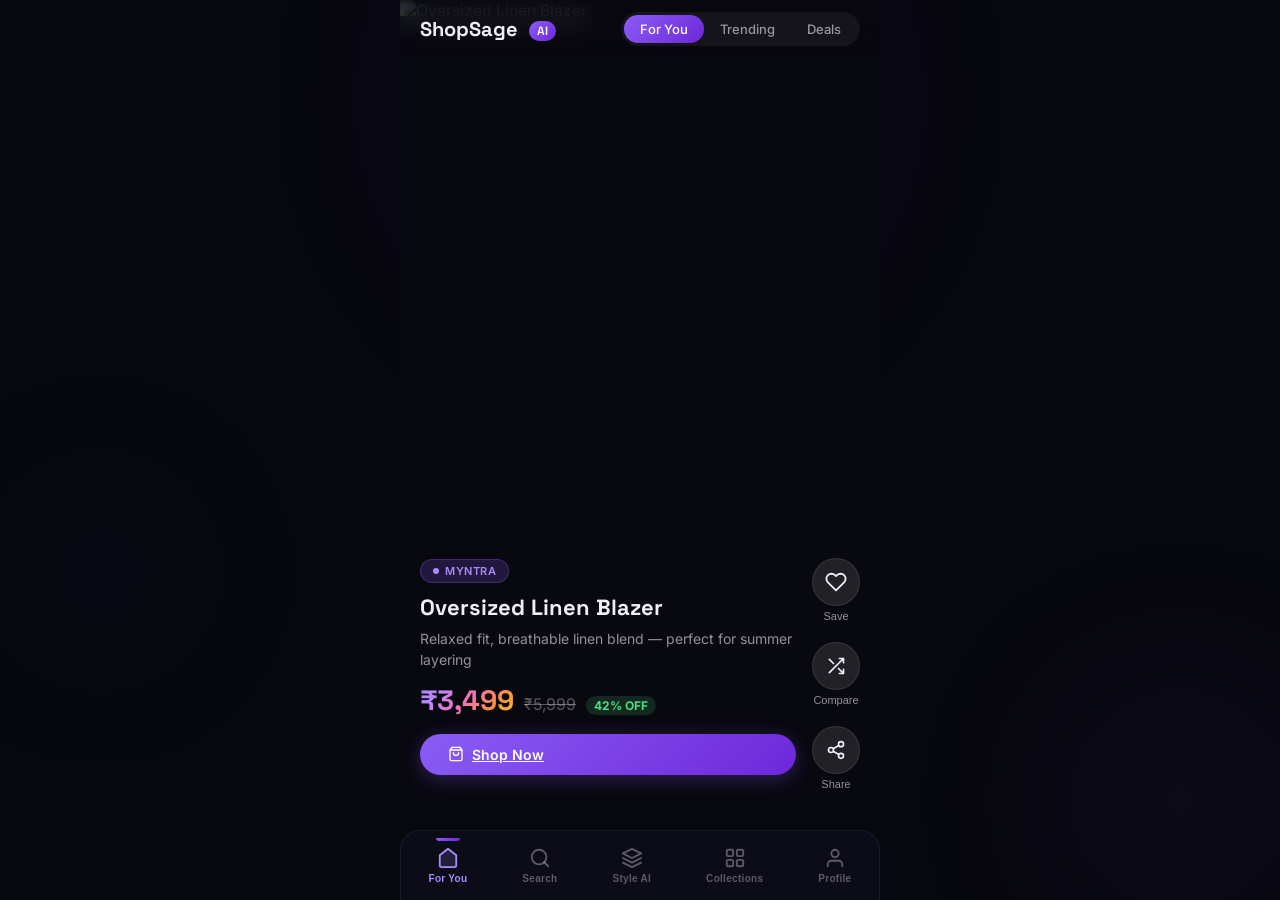
==== templates/feed.html @ 92060722 "feat(feed): add TikTok-style For You discovery feed with bottom navigation" ====
<!DOCTYPE html>
<html lang="en">
<head>
    <meta charset="UTF-8">
    <meta name="viewport" content="width=device-width, initial-scale=1.0, viewport-fit=cover">
    <meta name="description" content="ShopSage AI — Discover your perfect style with AI-powered product discovery">
    <title>For You — ShopSage AI</title>
    <link rel="preconnect" href="https://fonts.googleapis.com">
    <link rel="preconnect" href="https://fonts.gstatic.com" crossorigin>
    <link href="https://fonts.googleapis.com/css2?family=Inter:wght@300;400;500;600;700;800;900&family=Space+Grotesk:wght@400;500;600;700&display=swap" rel="stylesheet">
    <link rel="stylesheet" href="/static/css/style.css">
    <link rel="stylesheet" href="/static/css/feed.css">
</head>
<body>
    <!-- ═══ Ambient Background ═══ -->
    <div class="ambient-bg" aria-hidden="true">
        <div class="ambient-orb orb-1"></div>
        <div class="ambient-orb orb-2"></div>
        <div class="ambient-orb orb-3"></div>
    </div>

    <!-- ═══ Feed Header ═══ -->
    <header class="feed-header">
        <div class="feed-header-title">
            ShopSage <span class="ai-badge">AI</span>
        </div>
        <div class="feed-tabs">
            <button class="feed-tab active" data-filter="foryou">For You</button>
            <button class="feed-tab" data-filter="trending">Trending</button>
            <button class="feed-tab" data-filter="deals">Deals</button>
        </div>
    </header>

    <!-- ═══ Feed Container ═══ -->
    <div id="feed-container" class="feed-container" role="feed" aria-label="Product discovery feed">
        <!-- Cards injected by feed.js -->
    </div>

    <!-- ═══ Bottom Navigation ═══ -->
    <nav class="bottom-nav" aria-label="Main navigation">
        <button class="nav-item active" data-nav="feed" aria-label="For You feed">
            <svg viewBox="0 0 24 24" fill="none">
                <path d="M3 9l9-7 9 7v11a2 2 0 01-2 2H5a2 2 0 01-2-2z" stroke="currentColor" stroke-width="2" stroke-linecap="round" stroke-linejoin="round" fill="currentColor" fill-opacity="0.15"/>
            </svg>
            <span class="nav-label">For You</span>
        </button>
        <button class="nav-item" data-nav="search" aria-label="Search products">
            <svg viewBox="0 0 24 24" fill="none">
                <circle cx="11" cy="11" r="8" stroke="currentColor" stroke-width="2"/>
                <path d="M21 21l-4.35-4.35" stroke="currentColor" stroke-width="2" stroke-linecap="round"/>
            </svg>
            <span class="nav-label">Search</span>
        </button>
        <button class="nav-item" data-nav="style" aria-label="AI Style advisor">
            <svg viewBox="0 0 24 24" fill="none">
                <path d="M12 2L2 7l10 5 10-5-10-5zM2 17l10 5 10-5M2 12l10 5 10-5" stroke="currentColor" stroke-width="2" stroke-linecap="round" stroke-linejoin="round"/>
            </svg>
            <span class="nav-label">Style AI</span>
        </button>
        <button class="nav-item" data-nav="collections" aria-label="Your collections">
            <svg viewBox="0 0 24 24" fill="none">
                <rect x="3" y="3" width="7" height="7" rx="1.5" stroke="currentColor" stroke-width="2"/>
                <rect x="14" y="3" width="7" height="7" rx="1.5" stroke="currentColor" stroke-width="2"/>
                <rect x="3" y="14" width="7" height="7" rx="1.5" stroke="currentColor" stroke-width="2"/>
                <rect x="14" y="14" width="7" height="7" rx="1.5" stroke="currentColor" stroke-width="2"/>
            </svg>
            <span class="nav-label">Collections</span>
        </button>
        <button class="nav-item" data-nav="profile" aria-label="Your profile">
            <svg viewBox="0 0 24 24" fill="none">
                <path d="M20 21v-2a4 4 0 00-4-4H8a4 4 0 00-4 4v2" stroke="currentColor" stroke-width="2" stroke-linecap="round" stroke-linejoin="round"/>
                <circle cx="12" cy="7" r="4" stroke="currentColor" stroke-width="2"/>
            </svg>
            <span class="nav-label">Profile</span>
        </button>
    </nav>

    <script src="/static/js/feed.js"></script>
</body>
</html>
---- static/css/style.css ----
/* ═══════════════════════════════════════════════════════════════
   ShopSage AI — Premium Dark Theme with Glassmorphism
   ═══════════════════════════════════════════════════════════════ */

/* ─── Design System Tokens ──────────────────────────────────── */
:root {
    --bg-deep: #08080f;
    --bg-dark: #0d0d1a;
    --bg-card: rgba(18, 18, 35, 0.65);
    --bg-card-solid: #121223;
    --bg-glass: rgba(255, 255, 255, 0.03);
    --bg-glass-hover: rgba(255, 255, 255, 0.06);
    --border-glass: rgba(255, 255, 255, 0.06);
    --border-glow: rgba(139, 92, 246, 0.3);
    --text-primary: #f0eef6;
    --text-secondary: rgba(240, 238, 246, 0.6);
    --text-muted: rgba(240, 238, 246, 0.35);
    --purple-400: #a78bfa;
    --purple-500: #8b5cf6;
    --purple-600: #7c3aed;
    --purple-700: #6d28d9;
    --purple-glow: rgba(139, 92, 246, 0.15);
    --orange-400: #fb923c;
    --gold-400: #fbbf24;
    --teal-400: #2dd4bf;
    --pink-400: #f472b6;
    --green-400: #4ade80;
    --gradient-title: linear-gradient(135deg, #a78bfa 0%, #c084fc 25%, #f472b6 50%, #fb923c 75%, #fbbf24 100%);
    --gradient-user: linear-gradient(135deg, #7c3aed, #6d28d9);
    --gradient-send: linear-gradient(135deg, #8b5cf6, #6d28d9);
    --font-main: 'Inter', -apple-system, BlinkMacSystemFont, sans-serif;
    --font-display: 'Space Grotesk', 'Inter', sans-serif;
    --radius-sm: 10px;
    --radius-md: 16px;
    --radius-lg: 22px;
    --radius-xl: 28px;
    --radius-full: 9999px;
    --ease-out: cubic-bezier(0.16, 1, 0.3, 1);
    --ease-spring: cubic-bezier(0.34, 1.56, 0.64, 1);
    --transition-fast: 0.2s cubic-bezier(0.4, 0, 0.2, 1);
    --transition-smooth: 0.4s var(--ease-out);
}

/* ─── Reset & Base ──────────────────────────────────────────── */
*, *::before, *::after { margin: 0; padding: 0; box-sizing: border-box; }
html, body { height: 100%; overflow: hidden; }
body {
    font-family: var(--font-main);
    background: var(--bg-deep);
    color: var(--text-primary);
    -webkit-font-smoothing: antialiased;
    -moz-osx-font-smoothing: grayscale;
}

/* ─── Ambient Background ────────────────────────────────────── */
.ambient-bg { position: fixed; inset: 0; z-index: 0; overflow: hidden; pointer-events: none; }
.ambient-orb { position: absolute; border-radius: 50%; filter: blur(100px); opacity: 0.4; will-change: transform; }
.orb-1 { width: 600px; height: 600px; background: radial-gradient(circle, rgba(124, 58, 237, 0.3), transparent 70%); top: -200px; left: 50%; transform: translateX(-50%); animation: orbFloat1 20s ease-in-out infinite; }
.orb-2 { width: 400px; height: 400px; background: radial-gradient(circle, rgba(139, 92, 246, 0.2), transparent 70%); bottom: -100px; right: -100px; animation: orbFloat2 25s ease-in-out infinite; }
.orb-3 { width: 300px; height: 300px; background: radial-gradient(circle, rgba(99, 102, 241, 0.15), transparent 70%); bottom: 20%; left: -50px; animation: orbFloat3 18s ease-in-out infinite; }
@keyframes orbFloat1 { 0%, 100% { transform: translateX(-50%) translateY(0); } 50% { transform: translateX(-50%) translateY(40px); } }
@keyframes orbFloat2 { 0%, 100% { transform: translateY(0) rotate(0deg); } 50% { transform: translateY(-60px) rotate(20deg); } }
@keyframes orbFloat3 { 0%, 100% { transform: translateY(0); } 50% { transform: translateY(30px); } }

/* ─── Welcome Screen ────────────────────────────────────────── */
.welcome-screen { position: relative; z-index: 1; height: 100vh; display: flex; flex-direction: column; align-items: center; justify-content: center; padding: 20px; transition: opacity 0.6s ease, transform 0.6s ease; }
.welcome-screen.fade-out { opacity: 0; transform: scale(0.95) translateY(-20px); pointer-events: none; }

/* ─── Revolving Glass Sphere ────────────────────────────────── */
.sphere-container { position: relative; width: 200px; height: 200px; margin-bottom: 36px; perspective: 800px; }
.sphere-glow { position: absolute; inset: -30px; border-radius: 50%; background: radial-gradient(circle, rgba(139, 92, 246, 0.25), rgba(99, 102, 241, 0.1) 40%, transparent 70%); animation: spherePulse 4s ease-in-out infinite; }
.sphere { position: relative; width: 100%; height: 100%; border-radius: 50%; animation: sphereRotate 8s linear infinite; transform-style: preserve-3d; }
.sphere-inner { position: absolute; inset: 0; border-radius: 50%; overflow: hidden; background: radial-gradient(ellipse at 30% 25%, rgba(200, 180, 255, 0.5) 0%, rgba(120, 100, 220, 0.4) 20%, rgba(80, 60, 180, 0.5) 40%, rgba(40, 30, 120, 0.6) 60%, rgba(20, 15, 80, 0.8) 100%); box-shadow: inset -20px -20px 40px rgba(0, 0, 0, 0.4), inset 10px 10px 30px rgba(180, 160, 255, 0.2), 0 0 60px rgba(139, 92, 246, 0.2), 0 0 120px rgba(139, 92, 246, 0.1); border: 1px solid rgba(255, 255, 255, 0.1); }
.sphere-layer { position: absolute; border-radius: 50%; border: 1px solid rgba(255, 255, 255, 0.08); }
.layer-1 { inset: 15%; background: radial-gradient(ellipse at 60% 30%, rgba(180, 160, 255, 0.3), transparent 70%); animation: layerSwirl1 6s ease-in-out infinite; }
.layer-2 { inset: 25%; background: radial-gradient(ellipse at 40% 70%, rgba(100, 140, 255, 0.25), transparent 60%); animation: layerSwirl2 8s ease-in-out infinite reverse; }
.layer-3 { inset: 10%; background: radial-gradient(ellipse at 70% 50%, rgba(200, 150, 255, 0.15), transparent 50%); animation: layerSwirl3 10s ease-in-out infinite; }
.sphere-highlight { position: absolute; top: 10%; left: 15%; width: 35%; height: 25%; border-radius: 50%; background: radial-gradient(ellipse, rgba(255, 255, 255, 0.35), rgba(255, 255, 255, 0.1) 50%, transparent 70%); transform: rotate(-30deg); filter: blur(2px); }
.sphere-shadow { position: absolute; bottom: -20px; left: 50%; transform: translateX(-50%); width: 120px; height: 20px; border-radius: 50%; background: radial-gradient(ellipse, rgba(139, 92, 246, 0.2), transparent 70%); animation: shadowPulse 4s ease-in-out infinite; }
@keyframes sphereRotate { 0% { transform: rotateY(0deg) rotateX(5deg); } 100% { transform: rotateY(360deg) rotateX(5deg); } }
@keyframes spherePulse { 0%, 100% { opacity: 0.6; transform: scale(1); } 50% { opacity: 1; transform: scale(1.08); } }
@keyframes shadowPulse { 0%, 100% { opacity: 0.5; transform: translateX(-50%) scaleX(1); } 50% { opacity: 0.8; transform: translateX(-50%) scaleX(1.1); } }
@keyframes layerSwirl1 { 0%, 100% { transform: rotate(0deg) scale(1); } 50% { transform: rotate(30deg) scale(1.1); } }
@keyframes layerSwirl2 { 0%, 100% { transform: rotate(0deg) translateX(0); } 50% { transform: rotate(-20deg) translateX(5px); } }
@keyframes layerSwirl3 { 0%, 100% { transform: rotate(0deg); opacity: 0.6; } 50% { transform: rotate(15deg); opacity: 1; } }

/* ─── Welcome Text ──────────────────────────────────────────── */
.welcome-subtitle { font-size: 0.95rem; font-weight: 400; color: var(--text-secondary); margin-bottom: 10px; letter-spacing: 0.5px; animation: fadeInUp 0.8s ease 0.2s both; }
.welcome-title { font-family: var(--font-display); font-size: clamp(1.8rem, 4vw, 2.8rem); font-weight: 700; background: var(--gradient-title); -webkit-background-clip: text; -webkit-text-fill-color: transparent; background-clip: text; margin-bottom: 28px; text-align: center; animation: fadeInUp 0.8s ease 0.4s both; }

/* ─── Suggestion Chips ──────────────────────────────────────── */
.suggestion-chips { display: flex; gap: 10px; flex-wrap: wrap; justify-content: center; margin-bottom: 32px; animation: fadeInUp 0.8s ease 0.5s both; }
.chip { padding: 8px 18px; border-radius: var(--radius-full); border: 1px solid var(--border-glass); background: var(--bg-glass); color: var(--text-secondary); font-family: var(--font-main); font-size: 0.82rem; font-weight: 500; cursor: pointer; transition: all var(--transition-fast); backdrop-filter: blur(10px); }
.chip:hover { background: var(--bg-glass-hover); border-color: var(--border-glow); color: var(--text-primary); transform: translateY(-2px); box-shadow: 0 4px 20px var(--purple-glow); }

/* ─── Welcome Input ─────────────────────────────────────────── */
.welcome-input-wrapper { position: relative; width: min(560px, 90vw); animation: fadeInUp 0.8s ease 0.6s both; }
.welcome-input-glow { position: absolute; inset: -1px; border-radius: var(--radius-full); background: linear-gradient(135deg, rgba(139, 92, 246, 0.15), rgba(99, 102, 241, 0.1), rgba(139, 92, 246, 0.15)); opacity: 0; transition: opacity 0.3s; z-index: 0; }
.welcome-input-wrapper:focus-within .welcome-input-glow { opacity: 1; }
.welcome-input { position: relative; z-index: 1; width: 100%; padding: 18px 60px 18px 28px; border-radius: var(--radius-full); border: 1px solid rgba(255, 255, 255, 0.08); background: rgba(20, 20, 40, 0.6); backdrop-filter: blur(20px); color: var(--text-primary); font-family: var(--font-main); font-size: 1rem; font-weight: 400; outline: none; transition: all var(--transition-fast); }
.welcome-input::placeholder { color: var(--text-muted); }
.welcome-input:focus { border-color: rgba(139, 92, 246, 0.3); background: rgba(20, 20, 40, 0.8); }
.welcome-send-btn { position: absolute; z-index: 2; right: 6px; top: 50%; transform: translateY(-50%); width: 44px; height: 44px; border-radius: 50%; border: none; background: var(--gradient-send); color: white; cursor: pointer; display: flex; align-items: center; justify-content: center; transition: all var(--transition-fast); }
.welcome-send-btn:hover { transform: translateY(-50%) scale(1.1); box-shadow: 0 4px 20px rgba(139, 92, 246, 0.4); }
.welcome-send-btn:active { transform: translateY(-50%) scale(0.95); }
.welcome-footer { margin-top: 24px; font-size: 0.72rem; color: var(--text-muted); animation: fadeInUp 0.8s ease 0.8s both; }
.powered-accent { color: var(--purple-400); font-weight: 500; }

/* ─── Chat Screen ───────────────────────────────────────────── */
.chat-screen { position: relative; z-index: 1; height: 100vh; display: flex; flex-direction: column; max-width: 860px; margin: 0 auto; }
.chat-screen.hidden { display: none; }
.chat-screen.visible { display: flex; animation: chatSlideIn 0.5s var(--ease-out); }
@keyframes chatSlideIn { from { opacity: 0; transform: translateY(30px); } to { opacity: 1; transform: translateY(0); } }

/* ─── Chat Header ───────────────────────────────────────────── */
.chat-header { display: flex; align-items: center; gap: 14px; padding: 14px 20px; background: rgba(13, 13, 26, 0.8); backdrop-filter: blur(30px); border-bottom: 1px solid var(--border-glass); flex-shrink: 0; }
.back-btn, .action-btn { width: 38px; height: 38px; border-radius: var(--radius-sm); border: 1px solid var(--border-glass); background: var(--bg-glass); color: var(--text-secondary); cursor: pointer; display: flex; align-items: center; justify-content: center; transition: all var(--transition-fast); }
.back-btn:hover, .action-btn:hover { background: var(--bg-glass-hover); color: var(--text-primary); border-color: var(--border-glow); }
.header-center { flex: 1; display: flex; align-items: center; gap: 12px; }
.header-avatar { width: 38px; height: 38px; border-radius: var(--radius-sm); background: linear-gradient(135deg, rgba(139, 92, 246, 0.2), rgba(99, 102, 241, 0.15)); border: 1px solid rgba(139, 92, 246, 0.2); display: flex; align-items: center; justify-content: center; overflow: hidden; }
.avatar-sphere-mini { width: 22px; height: 22px; border-radius: 50%; background: radial-gradient(ellipse at 30% 30%, rgba(200, 180, 255, 0.6), rgba(100, 80, 200, 0.5) 50%, rgba(60, 40, 150, 0.7)); box-shadow: inset -3px -3px 6px rgba(0,0,0,0.3), inset 2px 2px 4px rgba(255,255,255,0.15); animation: miniSpin 6s linear infinite; }
@keyframes miniSpin { to { transform: rotate(360deg); } }
.header-info h2 { font-family: var(--font-display); font-size: 1rem; font-weight: 700; color: var(--text-primary); line-height: 1.2; }
.ai-text { background: var(--gradient-title); -webkit-background-clip: text; -webkit-text-fill-color: transparent; background-clip: text; }
.header-status { display: flex; align-items: center; gap: 5px; font-size: 0.7rem; color: var(--text-muted); }
.status-dot { width: 6px; height: 6px; border-radius: 50%; background: var(--green-400); animation: dotPulse 2s ease-in-out infinite; }
@keyframes dotPulse { 0%, 100% { opacity: 1; box-shadow: 0 0 0 0 rgba(74, 222, 128, 0.4); } 50% { opacity: 0.7; box-shadow: 0 0 0 4px rgba(74, 222, 128, 0); } }

/* ─── Chat Messages ─────────────────────────────────────────── */
.chat-messages { flex: 1; overflow-y: auto; padding: 24px 20px; display: flex; flex-direction: column; gap: 20px; scroll-behavior: smooth; }
.chat-messages::-webkit-scrollbar { width: 4px; }
.chat-messages::-webkit-scrollbar-track { background: transparent; }
.chat-messages::-webkit-scrollbar-thumb { background: rgba(139, 92, 246, 0.15); border-radius: 10px; }
.message { display: flex; gap: 10px; max-width: 82%; animation: msgSlide 0.4s var(--ease-out); }
.message.user { align-self: flex-end; flex-direction: row-reverse; }
.message.bot { align-self: flex-start; }
@keyframes msgSlide { from { opacity: 0; transform: translateY(16px); } to { opacity: 1; transform: translateY(0); } }

/* ─── Message Avatars & Bubbles ─────────────────────────────── */
.msg-avatar { width: 32px; height: 32px; border-radius: 50%; flex-shrink: 0; display: flex; align-items: center; justify-content: center; font-size: 0.65rem; font-weight: 700; }
.message.user .msg-avatar { background: var(--gradient-user); color: white; }
.message.bot .msg-avatar { background: linear-gradient(135deg, rgba(139, 92, 246, 0.15), rgba(99, 102, 241, 0.1)); border: 1px solid rgba(139, 92, 246, 0.2); overflow: hidden; }
.msg-avatar .bot-orb { width: 18px; height: 18px; border-radius: 50%; background: radial-gradient(ellipse at 30% 30%, rgba(200, 180, 255, 0.6), rgba(80, 60, 180, 0.6)); box-shadow: inset -2px -2px 4px rgba(0,0,0,0.3); }
.msg-bubble { padding: 14px 18px; border-radius: var(--radius-lg); line-height: 1.65; font-size: 0.88rem; font-weight: 400; word-wrap: break-word; overflow-wrap: break-word; position: relative; }
.message.user .msg-bubble { background: var(--gradient-user); color: white; border-bottom-right-radius: 6px; box-shadow: 0 4px 20px rgba(124, 58, 237, 0.25); }
.message.bot .msg-bubble { background: var(--bg-card); backdrop-filter: blur(16px); border: 1px solid var(--border-glass); color: var(--text-primary); border-bottom-left-radius: 6px; }
.msg-meta { display: flex; align-items: center; gap: 6px; margin-top: 8px; font-size: 0.65rem; opacity: 0.5; }
.message.user .msg-meta { justify-content: flex-end; color: rgba(255,255,255,0.7); }
.message.bot .msg-meta { color: var(--text-muted); }
.msg-meta svg { width: 12px; height: 12px; }

/* ─── Route Tags ────────────────────────────────────────────── */
.route-tag { display: inline-flex; align-items: center; gap: 4px; font-size: 0.6rem; font-weight: 600; text-transform: uppercase; letter-spacing: 0.8px; padding: 3px 10px; border-radius: var(--radius-full); margin-bottom: 8px; }
.route-tag.shopping { background: rgba(244, 114, 182, 0.1); color: var(--pink-400); border: 1px solid rgba(244, 114, 182, 0.2); }
.route-tag.chitchat { background: rgba(45, 212, 191, 0.1); color: var(--teal-400); border: 1px solid rgba(45, 212, 191, 0.2); }
.msg-bubble strong, .msg-bubble b { color: var(--purple-400); font-weight: 600; }
.message.user .msg-bubble strong { color: white; }
.msg-bubble code { background: rgba(139, 92, 246, 0.1); padding: 2px 6px; border-radius: 4px; font-size: 0.82em; color: var(--purple-400); }

/* ─── Typing Indicator ──────────────────────────────────────── */
.typing-dots { display: flex; gap: 5px; padding: 14px 18px; }
.typing-dots span { width: 7px; height: 7px; border-radius: 50%; background: var(--purple-500); animation: bounce 1.4s ease-in-out infinite; }
.typing-dots span:nth-child(2) { animation-delay: 0.15s; }
.typing-dots span:nth-child(3) { animation-delay: 0.3s; }
@keyframes bounce { 0%, 60%, 100% { transform: translateY(0); opacity: 0.3; } 30% { transform: translateY(-10px); opacity: 1; } }

/* ─── Chat Input ────────────────────────────────────────────── */
.chat-input-area { padding: 14px 20px 20px; flex-shrink: 0; background: linear-gradient(to top, rgba(8, 8, 15, 0.95), transparent); }
.chat-input-wrapper { display: flex; align-items: center; gap: 10px; background: rgba(20, 20, 40, 0.6); border: 1px solid var(--border-glass); border-radius: var(--radius-full); padding: 5px 5px 5px 22px; backdrop-filter: blur(20px); transition: border-color var(--transition-fast), box-shadow var(--transition-fast); }
.chat-input-wrapper:focus-within { border-color: rgba(139, 92, 246, 0.35); box-shadow: 0 0 0 3px rgba(139, 92, 246, 0.08); }
.message-input { flex: 1; background: none; border: none; outline: none; color: var(--text-primary); font-family: var(--font-main); font-size: 0.9rem; padding: 10px 0; }
.message-input::placeholder { color: var(--text-muted); }
.send-btn { width: 42px; height: 42px; border-radius: 50%; border: none; background: var(--gradient-send); color: white; cursor: pointer; display: flex; align-items: center; justify-content: center; flex-shrink: 0; transition: all var(--transition-fast); }
.send-btn:hover { transform: scale(1.1); box-shadow: 0 4px 20px rgba(139, 92, 246, 0.4); }
.send-btn:active { transform: scale(0.92); }
.send-btn:disabled { opacity: 0.3; cursor: not-allowed; transform: none; }

/* ─── Upload Button ─────────────────────────────────────────── */
.upload-btn { width: 38px; height: 38px; border-radius: 50%; display: flex; align-items: center; justify-content: center; cursor: pointer; color: var(--text-muted); transition: all var(--transition-fast); flex-shrink: 0; border: 1px solid transparent; }
.upload-btn:hover { color: var(--purple-400); background: rgba(139, 92, 246, 0.1); border-color: rgba(139, 92, 246, 0.2); }

/* ─── Image Preview Bar ─────────────────────────────────────── */
.image-preview-bar { display: flex; align-items: center; gap: 10px; padding: 8px 16px; margin-top: 8px; background: rgba(139, 92, 246, 0.08); border: 1px solid rgba(139, 92, 246, 0.15); border-radius: var(--radius-md); animation: fadeInUp 0.3s var(--ease-out); }
.preview-thumb { width: 40px; height: 40px; border-radius: 8px; object-fit: cover; border: 1px solid rgba(255, 255, 255, 0.1); }
.preview-name { flex: 1; font-size: 0.78rem; color: var(--text-secondary); overflow: hidden; text-overflow: ellipsis; white-space: nowrap; }
.preview-clear { width: 24px; height: 24px; border-radius: 50%; border: none; background: rgba(255, 255, 255, 0.06); color: var(--text-muted); font-size: 1rem; cursor: pointer; display: flex; align-items: center; justify-content: center; transition: all var(--transition-fast); }
.preview-clear:hover { background: rgba(244, 63, 94, 0.15); color: #f43f5e; }

/* ─── Message Images ────────────────────────────────────────── */
.msg-image { max-width: 100%; max-height: 250px; border-radius: var(--radius-sm); object-fit: cover; border: 1px solid rgba(255, 255, 255, 0.1); }

/* ─── Visual Search Route Tag ───────────────────────────────── */
.route-tag.visual { background: rgba(251, 146, 60, 0.1); color: var(--orange-400); border: 1px solid rgba(251, 146, 60, 0.2); }

/* ─── Visual Search Chip ────────────────────────────────────── */
.chip-visual { border-color: rgba(251, 146, 60, 0.25); color: var(--orange-400) !important; }
.chip-visual:hover { border-color: rgba(251, 146, 60, 0.5); background: rgba(251, 146, 60, 0.08); box-shadow: 0 4px 20px rgba(251, 146, 60, 0.15); }

/* ─── Utility ───────────────────────────────────────────────── */
.hidden { display: none !important; }
@keyframes fadeInUp { from { opacity: 0; transform: translateY(20px); } to { opacity: 1; transform: translateY(0); } }

/* ─── Price Comparison Cards ────────────────────────────────── */
.price-cards-grid { display: grid; grid-template-columns: repeat(auto-fit, minmax(180px, 1fr)); gap: 12px; margin: 12px 0; }
.price-card { background: rgba(18, 18, 35, 0.7); border: 1px solid var(--border-glass); border-radius: var(--radius-md); padding: 16px; position: relative; transition: all var(--transition-fast); animation: priceCardIn 0.4s var(--ease-out) both; backdrop-filter: blur(12px); }
.price-card:hover { border-color: var(--border-glow); transform: translateY(-3px); box-shadow: 0 8px 24px rgba(139, 92, 246, 0.15); }
.price-card.best { border-color: rgba(74, 222, 128, 0.4); background: rgba(74, 222, 128, 0.04); }
.price-card.best:hover { box-shadow: 0 8px 24px rgba(74, 222, 128, 0.15); }
@keyframes priceCardIn { from { opacity: 0; transform: translateY(16px) scale(0.96); } to { opacity: 1; transform: translateY(0) scale(1); } }
.price-best-badge { position: absolute; top: -8px; right: 12px; background: linear-gradient(135deg, #22c55e, #16a34a); color: white; font-size: 0.6rem; font-weight: 700; padding: 3px 10px; border-radius: var(--radius-full); letter-spacing: 0.5px; text-transform: uppercase; box-shadow: 0 2px 10px rgba(34, 197, 94, 0.3); }
.price-store-name { font-family: var(--font-display); font-size: 0.85rem; font-weight: 600; color: var(--text-secondary); margin-bottom: 8px; text-transform: uppercase; letter-spacing: 0.8px; }
.price-amount { font-family: var(--font-display); font-size: 1.3rem; font-weight: 700; color: var(--text-primary); display: flex; align-items: center; gap: 8px; flex-wrap: wrap; }
.price-discount-badge { font-size: 0.65rem; font-weight: 600; background: rgba(74, 222, 128, 0.12); color: var(--green-400); padding: 2px 8px; border-radius: var(--radius-full); border: 1px solid rgba(74, 222, 128, 0.2); }
.price-mrp-row { margin-top: 2px; }
.price-mrp { font-size: 0.75rem; color: var(--text-muted); text-decoration: line-through; }
.price-rating { font-size: 0.75rem; color: var(--gold-400); margin-top: 6px; }
.price-buy-btn { display: inline-block; margin-top: 10px; padding: 6px 16px; background: var(--gradient-send); color: white; font-size: 0.72rem; font-weight: 600; border-radius: var(--radius-full); text-decoration: none; transition: all var(--transition-fast); }
.price-buy-btn:hover { transform: scale(1.05); box-shadow: 0 4px 16px rgba(139, 92, 246, 0.35); }
.price-savings { margin-top: 12px; font-size: 0.8rem; color: var(--green-400); font-weight: 500; padding: 8px 14px; background: rgba(74, 222, 128, 0.06); border-radius: var(--radius-sm); border: 1px solid rgba(74, 222, 128, 0.12); }

/* ─── Responsive ────────────────────────────────────────────── */
@media (max-width: 640px) {
    .sphere-container { width: 150px; height: 150px; margin-bottom: 28px; }
    .welcome-title { font-size: 1.6rem; }
    .suggestion-chips { gap: 8px; }
    .chip { font-size: 0.75rem; padding: 6px 14px; }
    .chat-header { padding: 10px 14px; }
    .chat-messages { padding: 16px 14px; }
    .message { max-width: 90%; }
    .chat-input-area { padding: 10px 14px 16px; }
}

/* ─── Reduced Motion ────────────────────────────────────────── */
@media (prefers-reduced-motion: reduce) {
    *, *::before, *::after { animation-duration: 0.01ms !important; transition-duration: 0.01ms !important; }
}
---- static/css/feed.css ----
/* ═══════════════════════════════════════════════════════════════
   ShopSage AI — For You Discovery Feed
   TikTok-style vertical scroll product cards
   ═══════════════════════════════════════════════════════════════ */

/* ─── Feed Container ────────────────────────────────────────── */
.feed-container {
    position: relative;
    z-index: 1;
    height: calc(100vh - 70px);
    overflow-y: scroll;
    scroll-snap-type: y mandatory;
    scroll-behavior: smooth;
    -webkit-overflow-scrolling: touch;
    padding-bottom: 80px;
}

.feed-container::-webkit-scrollbar { display: none; }
.feed-container { -ms-overflow-style: none; scrollbar-width: none; }

/* ─── Product Card (Full Viewport) ──────────────────────────── */
.feed-card {
    position: relative;
    height: calc(100vh - 70px);
    scroll-snap-align: start;
    display: flex;
    align-items: flex-end;
    overflow: hidden;
    background: var(--bg-deep);
}

.feed-card-image {
    position: absolute;
    inset: 0;
    width: 100%;
    height: 100%;
    object-fit: cover;
    transition: transform 0.6s var(--ease-out);
}

.feed-card:hover .feed-card-image {
    transform: scale(1.03);
}

/* Gradient overlay for readability */
.feed-card::after {
    content: '';
    position: absolute;
    inset: 0;
    background: linear-gradient(
        to top,
        rgba(8, 8, 15, 0.95) 0%,
        rgba(8, 8, 15, 0.6) 30%,
        rgba(8, 8, 15, 0.1) 60%,
        transparent 100%
    );
    pointer-events: none;
    z-index: 1;
}

/* ─── Card Content Overlay ──────────────────────────────────── */
.feed-card-content {
    position: relative;
    z-index: 2;
    width: 100%;
    padding: 24px 20px 32px;
    display: flex;
    gap: 16px;
}

.feed-card-info {
    flex: 1;
    min-width: 0;
}

.feed-store-badge {
    display: inline-flex;
    align-items: center;
    gap: 6px;
    padding: 4px 12px;
    border-radius: var(--radius-full);
    background: rgba(139, 92, 246, 0.2);
    border: 1px solid rgba(139, 92, 246, 0.3);
    font-size: 11px;
    font-weight: 600;
    color: var(--purple-400);
    text-transform: uppercase;
    letter-spacing: 0.5px;
    margin-bottom: 10px;
    backdrop-filter: blur(8px);
}

.feed-store-badge .store-dot {
    width: 6px;
    height: 6px;
    border-radius: 50%;
    background: var(--purple-400);
}

.feed-product-title {
    font-family: var(--font-display);
    font-size: 22px;
    font-weight: 700;
    color: var(--text-primary);
    line-height: 1.3;
    margin-bottom: 6px;
    display: -webkit-box;
    -webkit-line-clamp: 2;
    -webkit-box-orient: vertical;
    overflow: hidden;
}

.feed-product-desc {
    font-size: 14px;
    color: var(--text-secondary);
    line-height: 1.5;
    margin-bottom: 12px;
    display: -webkit-box;
    -webkit-line-clamp: 2;
    -webkit-box-orient: vertical;
    overflow: hidden;
}

.feed-price-row {
    display: flex;
    align-items: baseline;
    gap: 10px;
    margin-bottom: 16px;
}

.feed-price {
    font-family: var(--font-display);
    font-size: 28px;
    font-weight: 800;
    background: var(--gradient-title);
    -webkit-background-clip: text;
    -webkit-text-fill-color: transparent;
    background-clip: text;
}

.feed-price-original {
    font-size: 16px;
    color: var(--text-muted);
    text-decoration: line-through;
}

.feed-discount-badge {
    padding: 2px 8px;
    border-radius: var(--radius-full);
    background: rgba(74, 222, 128, 0.15);
    color: var(--green-400);
    font-size: 12px;
    font-weight: 700;
}

/* ─── Action Buttons (Right Side) ───────────────────────────── */
.feed-actions {
    display: flex;
    flex-direction: column;
    align-items: center;
    gap: 20px;
    padding-bottom: 8px;
}

.feed-action-btn {
    display: flex;
    flex-direction: column;
    align-items: center;
    gap: 4px;
    background: none;
    border: none;
    cursor: pointer;
    color: var(--text-primary);
    transition: transform 0.2s var(--ease-spring);
}

.feed-action-btn:active {
    transform: scale(0.85);
}

.feed-action-btn .action-icon {
    width: 48px;
    height: 48px;
    border-radius: 50%;
    display: flex;
    align-items: center;
    justify-content: center;
    background: rgba(255, 255, 255, 0.1);
    backdrop-filter: blur(12px);
    border: 1px solid rgba(255, 255, 255, 0.1);
    transition: all 0.3s var(--ease-out);
}

.feed-action-btn:hover .action-icon {
    background: rgba(255, 255, 255, 0.18);
    border-color: rgba(255, 255, 255, 0.2);
    transform: translateY(-2px);
    box-shadow: 0 8px 24px rgba(0, 0, 0, 0.3);
}

.feed-action-btn .action-label {
    font-size: 11px;
    color: var(--text-secondary);
    font-weight: 500;
}

.feed-action-btn.saved .action-icon {
    background: rgba(244, 114, 182, 0.25);
    border-color: rgba(244, 114, 182, 0.4);
    color: var(--pink-400);
}

.feed-action-btn.saved .action-icon svg {
    fill: var(--pink-400);
}

/* Shop button special */
.feed-shop-btn {
    display: flex;
    align-items: center;
    gap: 8px;
    padding: 12px 28px;
    border-radius: var(--radius-full);
    background: var(--gradient-send);
    border: none;
    color: white;
    font-family: var(--font-main);
    font-size: 14px;
    font-weight: 600;
    cursor: pointer;
    transition: all 0.3s var(--ease-out);
    box-shadow: 0 4px 20px rgba(139, 92, 246, 0.3);
}

.feed-shop-btn:hover {
    transform: translateY(-2px);
    box-shadow: 0 8px 32px rgba(139, 92, 246, 0.5);
}

/* ─── Feed Loading Skeleton ─────────────────────────────────── */
.feed-skeleton {
    height: calc(100vh - 70px);
    scroll-snap-align: start;
    background: var(--bg-dark);
    display: flex;
    align-items: flex-end;
    padding: 24px 20px 32px;
}

.skeleton-pulse {
    background: linear-gradient(90deg, var(--bg-card) 25%, rgba(255,255,255,0.05) 50%, var(--bg-card) 75%);
    background-size: 200% 100%;
    animation: skeletonShimmer 1.5s infinite;
    border-radius: var(--radius-sm);
}

@keyframes skeletonShimmer {
    0% { background-position: 200% 0; }
    100% { background-position: -200% 0; }
}

/* ─── Feed Header ───────────────────────────────────────────── */
.feed-header {
    position: fixed;
    top: 0;
    left: 0;
    right: 0;
    z-index: 10;
    display: flex;
    align-items: center;
    justify-content: space-between;
    padding: 12px 20px;
    background: linear-gradient(to bottom, rgba(8, 8, 15, 0.9), transparent);
    backdrop-filter: blur(12px);
}

.feed-header-title {
    font-family: var(--font-display);
    font-size: 20px;
    font-weight: 700;
    color: var(--text-primary);
}

.feed-header-title .ai-badge {
    font-size: 12px;
    padding: 2px 8px;
    border-radius: var(--radius-full);
    background: var(--gradient-send);
    color: white;
    font-weight: 600;
    margin-left: 6px;
    vertical-align: middle;
}

.feed-tabs {
    display: flex;
    gap: 0;
    background: rgba(255, 255, 255, 0.05);
    border-radius: var(--radius-full);
    padding: 3px;
}

.feed-tab {
    padding: 6px 16px;
    border-radius: var(--radius-full);
    border: none;
    background: none;
    color: var(--text-secondary);
    font-family: var(--font-main);
    font-size: 13px;
    font-weight: 500;
    cursor: pointer;
    transition: all 0.3s var(--ease-out);
}

.feed-tab.active {
    background: var(--gradient-send);
    color: white;
}

/* ─── Bottom Navigation ─────────────────────────────────────── */
.bottom-nav {
    position: fixed;
    bottom: 0;
    left: 0;
    right: 0;
    z-index: 100;
    display: flex;
    align-items: center;
    justify-content: space-around;
    height: 70px;
    background: rgba(13, 13, 26, 0.85);
    backdrop-filter: blur(24px);
    border-top: 1px solid rgba(255, 255, 255, 0.06);
    padding-bottom: env(safe-area-inset-bottom, 0);
}

.nav-item {
    display: flex;
    flex-direction: column;
    align-items: center;
    gap: 4px;
    background: none;
    border: none;
    cursor: pointer;
    color: var(--text-muted);
    padding: 8px 16px;
    transition: all 0.3s var(--ease-out);
    position: relative;
}

.nav-item.active {
    color: var(--purple-400);
}

.nav-item.active::before {
    content: '';
    position: absolute;
    top: -1px;
    left: 50%;
    transform: translateX(-50%);
    width: 24px;
    height: 3px;
    border-radius: 0 0 4px 4px;
    background: var(--gradient-send);
}

.nav-item svg {
    width: 22px;
    height: 22px;
    transition: transform 0.2s var(--ease-spring);
}

.nav-item:active svg {
    transform: scale(0.85);
}

.nav-item .nav-label {
    font-size: 10px;
    font-weight: 600;
    letter-spacing: 0.3px;
}

/* ─── Empty State ───────────────────────────────────────────── */
.feed-empty {
    height: calc(100vh - 70px);
    display: flex;
    flex-direction: column;
    align-items: center;
    justify-content: center;
    text-align: center;
    padding: 40px;
}

.feed-empty-icon {
    font-size: 64px;
    margin-bottom: 16px;
}

.feed-empty h3 {
    font-family: var(--font-display);
    font-size: 22px;
    margin-bottom: 8px;
}

.feed-empty p {
    color: var(--text-secondary);
    font-size: 14px;
    max-width: 300px;
}

/* ─── Responsive ────────────────────────────────────────────── */
@media (min-width: 768px) {
    .feed-container {
        max-width: 480px;
        margin: 0 auto;
    }
    
    .bottom-nav {
        max-width: 480px;
        left: 50%;
        transform: translateX(-50%);
        border-radius: 20px 20px 0 0;
        border-left: 1px solid rgba(255, 255, 255, 0.06);
        border-right: 1px solid rgba(255, 255, 255, 0.06);
    }
    
    .feed-header {
        max-width: 480px;
        left: 50%;
        transform: translateX(-50%);
    }
}
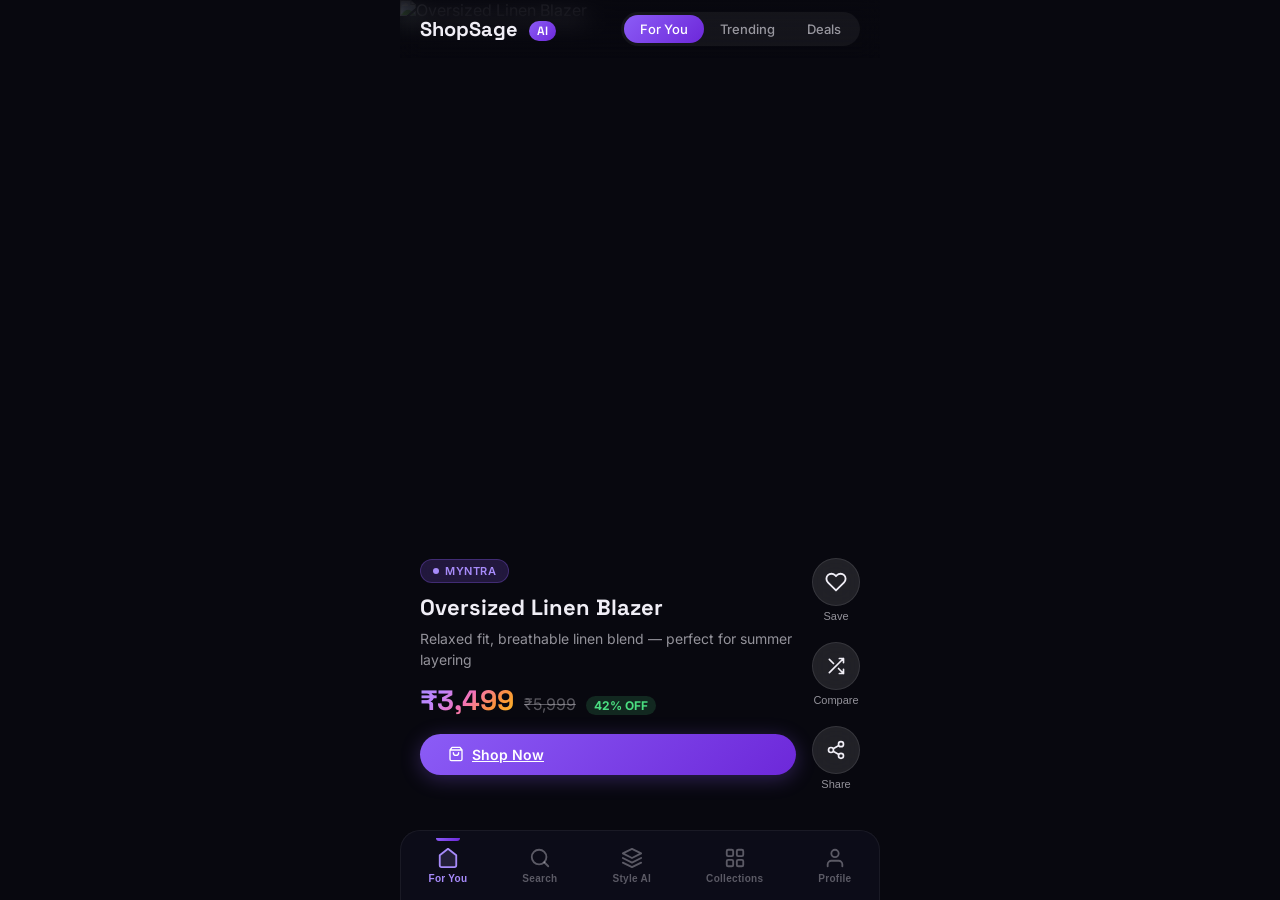
==== commit 28544d1d: "feat(ui): Premium interactive UI overhaul with GSAP and VanillaTilt" ====
--- a/templates/feed.html
+++ b/templates/feed.html
@@ -10,13 +10,15 @@
     <link href="https://fonts.googleapis.com/css2?family=Inter:wght@300;400;500;600;700;800;900&family=Space+Grotesk:wght@400;500;600;700&display=swap" rel="stylesheet">
     <link rel="stylesheet" href="/static/css/style.css">
     <link rel="stylesheet" href="/static/css/feed.css">
+    <script type="module" src="https://unpkg.com/@splinetool/viewer/build/spline-viewer.js"></script>
+    <script src="https://cdnjs.cloudflare.com/ajax/libs/gsap/3.12.2/gsap.min.js"></script>
+    <script src="https://cdnjs.cloudflare.com/ajax/libs/vanilla-tilt/1.8.1/vanilla-tilt.min.js"></script>
 </head>
 <body>
-    <!-- ═══ Ambient Background ═══ -->
+    <!-- ═══ Ambient 3D Background ═══ -->
     <div class="ambient-bg" aria-hidden="true">
-        <div class="ambient-orb orb-1"></div>
-        <div class="ambient-orb orb-2"></div>
-        <div class="ambient-orb orb-3"></div>
+        <!-- Default free spline scene: abstract floating shapes -->
+        <spline-viewer url="https://prod.spline.design/6Wq1Q7YGyM-iab9i/scene.splinecode"></spline-viewer>
     </div>
 
     <!-- ═══ Feed Header ═══ -->
--- a/static/css/style.css
+++ b/static/css/style.css
@@ -54,6 +54,7 @@
 
 /* ─── Ambient Background ────────────────────────────────────── */
 .ambient-bg { position: fixed; inset: 0; z-index: 0; overflow: hidden; pointer-events: none; }
+.ambient-bg spline-viewer { width: 100%; height: 100%; pointer-events: none; }
 .ambient-orb { position: absolute; border-radius: 50%; filter: blur(100px); opacity: 0.4; will-change: transform; }
 .orb-1 { width: 600px; height: 600px; background: radial-gradient(circle, rgba(124, 58, 237, 0.3), transparent 70%); top: -200px; left: 50%; transform: translateX(-50%); animation: orbFloat1 20s ease-in-out infinite; }
 .orb-2 { width: 400px; height: 400px; background: radial-gradient(circle, rgba(139, 92, 246, 0.2), transparent 70%); bottom: -100px; right: -100px; animation: orbFloat2 25s ease-in-out infinite; }
@@ -230,6 +231,20 @@
     .chat-input-area { padding: 10px 14px 16px; }
 }
 
+/* ─── Bottom Navigation ─────────────────────────────────────── */
+.bottom-nav { position: fixed; bottom: 0; left: 0; right: 0; z-index: 100; display: flex; align-items: center; justify-content: space-around; height: 70px; background: rgba(13, 13, 26, 0.85); backdrop-filter: blur(24px); border-top: 1px solid rgba(255, 255, 255, 0.06); padding-bottom: env(safe-area-inset-bottom, 0); }
+.nav-item { display: flex; flex-direction: column; align-items: center; gap: 4px; background: none; border: none; cursor: pointer; color: var(--text-muted); padding: 8px 16px; transition: all 0.3s var(--ease-out); position: relative; }
+.nav-item.active { color: var(--purple-400); }
+.nav-item.active::before { content: ''; position: absolute; top: -1px; left: 50%; transform: translateX(-50%); width: 24px; height: 3px; border-radius: 0 0 4px 4px; background: var(--gradient-send); }
+.nav-item svg { width: 22px; height: 22px; transition: transform 0.2s var(--ease-spring); }
+.nav-item:active svg { transform: scale(0.85); }
+.nav-item .nav-label { font-size: 10px; font-weight: 600; letter-spacing: 0.3px; }
+
+@media (min-width: 768px) {
+    .bottom-nav { max-width: 860px; left: 50%; transform: translateX(-50%); border-radius: 20px 20px 0 0; border-left: 1px solid rgba(255, 255, 255, 0.06); border-right: 1px solid rgba(255, 255, 255, 0.06); }
+    .chat-screen { padding-bottom: 70px; } /* Ensure chat doesn't hide behind nav */
+}
+
 /* ─── Reduced Motion ────────────────────────────────────────── */
 @media (prefers-reduced-motion: reduce) {
     *, *::before, *::after { animation-duration: 0.01ms !important; transition-duration: 0.01ms !important; }
